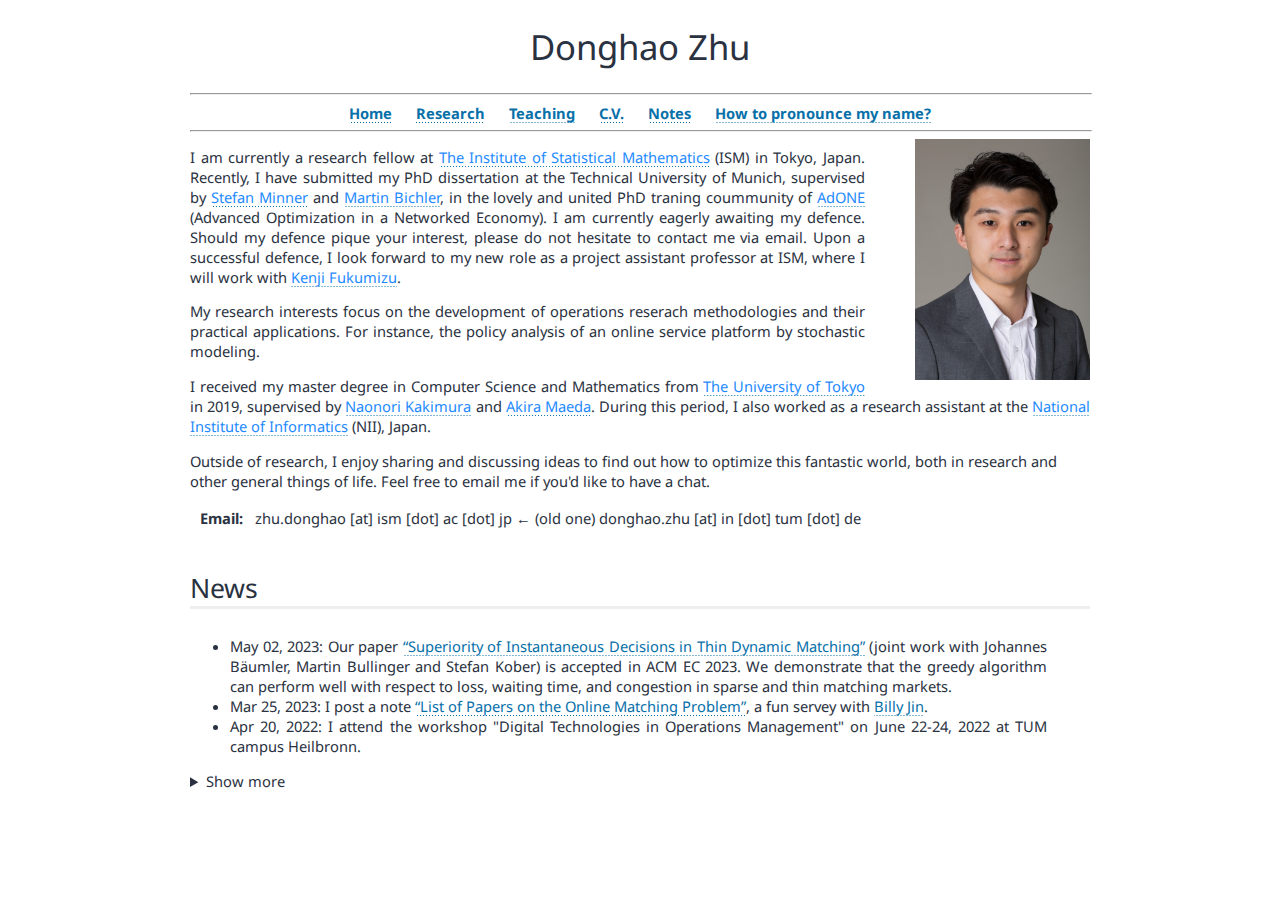
==== index.html @ a75e39e7 "update_index" ====
<!DOCTYPE html PUBLIC "-//W3C//DTD XHTML 1.0 Transitional//EN" "http://www.w3.org/TR/xhtml1/DTD/xhtml1-transitional.dtd">
<html xmlns="http://www.w3.org/1999/xhtml" xml:lang="en" lang="en">
<head>
<meta http-equiv="Content-Type" content="text/html; charset=utf-8" />
<title>Donghao Zhu</title>

<meta name="google-site-verification" content="q8DtGMRIbR6QaJVsuBq_ia7dVYog6Z1o9Lwm4-AZP-w" />
<meta name="description" content="The personal website of Donghao Zhu.">

<!-- Global site tag (gtag.js) - Google Analytics -->
<!--
<script async src="https://www.googletagmanager.com/gtag/js?id=UA-132846739-1"></script>
<script>
  window.dataLayer = window.dataLayer || [];
  function gtag(){dataLayer.push(arguments);}
  gtag('js', new Date());

  gtag('config', 'UA-132846739-1');
</script>
-->


<link href="https://fonts.googleapis.com/css?family=Noto Sans" rel="stylesheet" type="text/css" />

<style type="text/css">

body {
	background-color: #FFF;
	text-align: left;
	font-size: 11pt;

	font-family: 'Noto Sans', 'Open Sans', sans-serif;

	color: rgb(42,50,65); 
	margin: auto;
    width: 900px;
}
ol.pubs {
    font-size: 10.5pt;
}
h1, h2, h3 {
	font-weight: normal;
}
h2, h3 {
	border-bottom-style: solid;
	font-size: 20pt;
	border-color: #EEE;
	margin-top: 1.5em;
	margin-bottom: 1em;
}
h1 { font-size: 26pt; }

a {
    color: #0870a9;
    text-decoration: none;
    background-image: linear-gradient(to right, #0870a9 25%, rgba(255,255,255,0) 0%);
    background-position: bottom;
    background-size: 3px 1px;
    background-repeat: repeat-x;
}
a:hover {
    color: #71CAFF
}
a.papertitle {
    color: #70a808;
    background-image: none;
}
a.papertitle:hover {
    color: #95cb0b;
}

.newpadding {
  padding-left: 2px;
  padding-top: 3px;
  padding-bottom: 2px;
}

.bpa {
    color: #a80b08;
    font-weight: bold;
    font-size: 1.09em;
}

em {
	font-size: 12pt;
	font-style: normal;
	color: #000;
}
li a.papertitle {
	font-size: 13.5pt;
	font-weight: normal;
}
ol.pubs li ul {
	padding: 0;
}

ol.pubs li {
	adadasdadasdasd-list-style-type: decimal-leading-zero;
	margin-bottom: 1em;
	padding-left: 0.5em;
}
ol.pubs li li {
	padding-left: 0;
}

td.firstCol {
    padding-right:5px;
    font-weight: 700;
    text-align: right;
    vertical-align: top;
}
</style>
</head>

<body>
            <h1 style="text-align:center">Donghao Zhu</h1>

            <hr style="width: 100%">

            <div id="menu-bar" class="headerlinks" style="text-align:center">
            <b> <a href="index.html">Home</a> </b> 
            &nbsp;&nbsp;&nbsp;&nbsp;
            <b> <a href="research.html">Research</a> </b>
            &nbsp;&nbsp;&nbsp;&nbsp;
            <b> <a href="teaching.html">Teaching</a> </b>
            &nbsp;&nbsp;&nbsp;&nbsp;
            <b> <a href="Donghao_CV_20230502.pdf">C.V.</a> </b>
            <!-- 
            &nbsp;&nbsp;&nbsp;&nbsp;
            <b> <a href="index.html#teaching"> Post & Note</a> </b>
            -->
            &nbsp;&nbsp;&nbsp;&nbsp;
            <b> <a href="Note_list.html">Notes</a> </b>
            &nbsp;&nbsp;&nbsp;&nbsp;
            <b> <a href="name.html"> How to pronounce my name?</a> </b>
  <!--           &nbsp;&nbsp;&nbsp;&nbsp;
            <b> <a href="#other.html">Other</a> </b> -->
            </div>

            <hr style="width: 100%">

            <img style="float: right; margin-left: 50px; padding-bottom: 10px;" src="Dojun_new1.jpg" alt="photo" width="175" />

            <p align="justify" >
                I am currently a research fellow at <a href="https://www.ism.ac.jp/index_e.html"style="color: #1f8bff;">The Institute of Statistical Mathematics</a> (ISM) in Tokyo, Japan.
                Recently, I have submitted my PhD dissertation at the Technical University of Munich, supervised by <a href="https://www.ot.mgt.tum.de/log/team/minner/" style="color: #1f8bff;">Stefan Minner</a> and <a href=" https://www.professoren.tum.de/en/bichler-martin" style="color: #1f8bff;">Martin Bichler</a>, in the lovely and united PhD traning coummunity of <a href="https://www.gs.tum.de/en/adone/start/" style="color: #1f8bff;">AdONE</a>  (Advanced Optimization in a Networked Economy).
                I am currently eagerly awaiting my defence. 
                Should my defence pique your interest, please do not hesitate to contact me via email.
                Upon a successful defence, I look forward to my new role as a project assistant professor at ISM, where I will work with <a href="https://www.ism.ac.jp/~fukumizu/" style="color: #1f8bff;">Kenji Fukumizu</a>.
            </p>
 
            <p align="justify" >
                My research interests focus on the development of operations reserach methodologies and their practical applications.
                For instance, the policy analysis of an online service platform by stochastic modeling.
            </p>

            <p align="justify" >
                I received my master degree in Computer Science and Mathematics from <a href="http://gpes.c.u-tokyo.ac.jp/"style="color: #1f8bff;">The University of Tokyo</a> in 2019, supervised by <a href="http://www.math.keio.ac.jp/~kakimura/" style="color: #1f8bff;"> Naonori Kakimura</a> and <a href="https://gpes.c.u-tokyo.ac.jp/faculty-staff/management-and-policy/akira-maeda.html" style="color: #1f8bff;"> Akira Maeda</a>.
                During this period, I also worked as a research assistant at the <a href="https://www.jst.go.jp/erato/kawarabayashi/english/index.html" style="color: #1f8bff;">National Institute of Informatics</a> (NII), Japan.
            </p>

            <p>
                Outside of research, I enjoy sharing and discussing ideas to find out how to optimize this fantastic world, both in research and other general things of life.
                Feel free to email me if you'd like to have a chat. 
            </p>

            <div class="newpadding">
                &nbsp <strong>Email:</strong> &nbsp zhu.donghao [at] ism [dot] ac [dot] jp &larr; (old one) donghao.zhu [at] in [dot] tum [dot] de
            </div>

<!--
            <table>
            <tbody>
            <tr>            
            <td> <strong> &nbsp Email: &nbsp </td>
            <td> donghao.zhu at in dot tum dot de</td>
            </tr>
            <tr>
-->

            <!--
            <td class="firstCol">Address</td>
            <td>
            <a href="#" onclick="document.getElementById('address').style.display = ''; document.getElementById('address_show_link').style.display = 'none'; return false;" id="address_show_link" style="display: none;">Show</a>
            <span id="address">
            Rhodes Hall 269<br />
            Cornell University<br />
            Ithaca, NY 14850<br />
            USA
            </span>
            -->

            <script type="text/javascript">
                document.getElementById('address').style.display = 'none';
                document.getElementById('address_show_link').style.display = '';
            </script>
            </td>
            </tr>
            </tbody></table>

            <!-- <hr style="width: 100%"> -->

		<h2 style="width: 100%; text-align: left;"> News </h2>

        <ul class="list-items"; align="justify">
            <li style="width: 95%">May 02, 2023: Our paper <a href="https://arxiv.org/pdf/2206.10287.pdf">&ldquo;Superiority of Instantaneous Decisions in Thin Dynamic Matching&rdquo;</a> (joint work with Johannes Bäumler, Martin Bullinger and Stefan Kober) is accepted in ACM EC 2023. We demonstrate that the greedy algorithm can perform well with respect to loss, waiting time, and congestion in sparse and thin matching markets.</li>
            <li style="width: 95%">Mar 25, 2023: I post a note <a href="https://donghaozhu.github.io/Notes/MatchingMarket_Sum.html">&ldquo;List of Papers on the Online Matching Problem&rdquo;</a>, a fun servey with <a href="https://people.orie.cornell.edu/bzj3/">Billy Jin</a>.</li>
            <li style="width: 95%">Apr 20, 2022: I attend the workshop "Digital Technologies in Operations Management" on June 22-24, 2022 at TUM campus Heilbronn.</li>
            </ul>

            <details>
                <summary>Show more</summary>
                <ul class="list-items">
                    <p> This website is updated until 2023-5-02. </p>
                    <li style="width: 95%">Nov 14, 2021: Our paper <a href="https://arxiv.org/pdf/2110.10824.pdf">&ldquo;Dynamic Bipartite Matching Market with Arrivals and Departures&rdquo;</a> (joint work with Naonori Kakimura) is accepted in ACM WINE 2021. We investigate the optimal devision time for a two-sided marketplace platform planner.</li>
                </ul>
                </details>

		</p>

		</center>
		
</body>
</html>
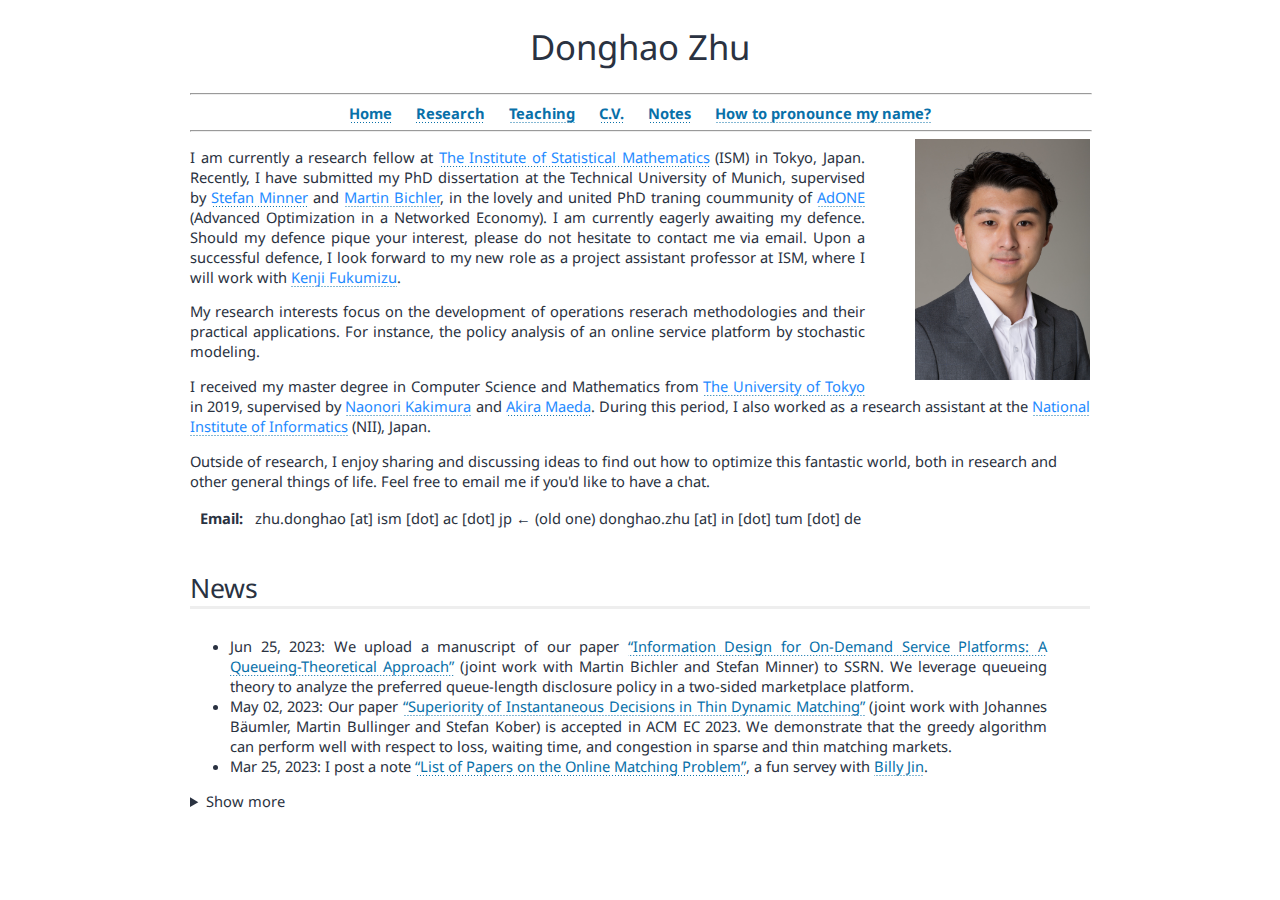
==== commit 3006684c: "Update_a_news" ====
--- a/index.html
+++ b/index.html
@@ -203,15 +203,16 @@
 		<h2 style="width: 100%; text-align: left;"> News </h2>
 
         <ul class="list-items"; align="justify">
+            <li style="width: 95%">Jun 25, 2023: We upload a manuscript of our paper <a href="https://papers.ssrn.com/sol3/papers.cfm?abstract_id=4480537">&ldquo;Information Design for On-Demand Service Platforms: A Queueing-Theoretical Approach&rdquo;</a> (joint work with Martin Bichler and Stefan Minner) to SSRN. We leverage queueing theory to analyze the preferred queue-length disclosure policy in a two-sided marketplace platform. </li>
             <li style="width: 95%">May 02, 2023: Our paper <a href="https://arxiv.org/pdf/2206.10287.pdf">&ldquo;Superiority of Instantaneous Decisions in Thin Dynamic Matching&rdquo;</a> (joint work with Johannes Bäumler, Martin Bullinger and Stefan Kober) is accepted in ACM EC 2023. We demonstrate that the greedy algorithm can perform well with respect to loss, waiting time, and congestion in sparse and thin matching markets.</li>
             <li style="width: 95%">Mar 25, 2023: I post a note <a href="https://donghaozhu.github.io/Notes/MatchingMarket_Sum.html">&ldquo;List of Papers on the Online Matching Problem&rdquo;</a>, a fun servey with <a href="https://people.orie.cornell.edu/bzj3/">Billy Jin</a>.</li>
-            <li style="width: 95%">Apr 20, 2022: I attend the workshop "Digital Technologies in Operations Management" on June 22-24, 2022 at TUM campus Heilbronn.</li>
             </ul>
 
             <details>
                 <summary>Show more</summary>
                 <ul class="list-items">
-                    <p> This website is updated until 2023-5-02. </p>
+                    <p> This website is updated until 2023-7-18. </p>
+                    <li style="width: 95%">Apr 20, 2022: I attend the workshop "Digital Technologies in Operations Management" on June 22-24, 2022 at TUM campus Heilbronn.</li>
                     <li style="width: 95%">Nov 14, 2021: Our paper <a href="https://arxiv.org/pdf/2110.10824.pdf">&ldquo;Dynamic Bipartite Matching Market with Arrivals and Departures&rdquo;</a> (joint work with Naonori Kakimura) is accepted in ACM WINE 2021. We investigate the optimal devision time for a two-sided marketplace platform planner.</li>
                 </ul>
                 </details>
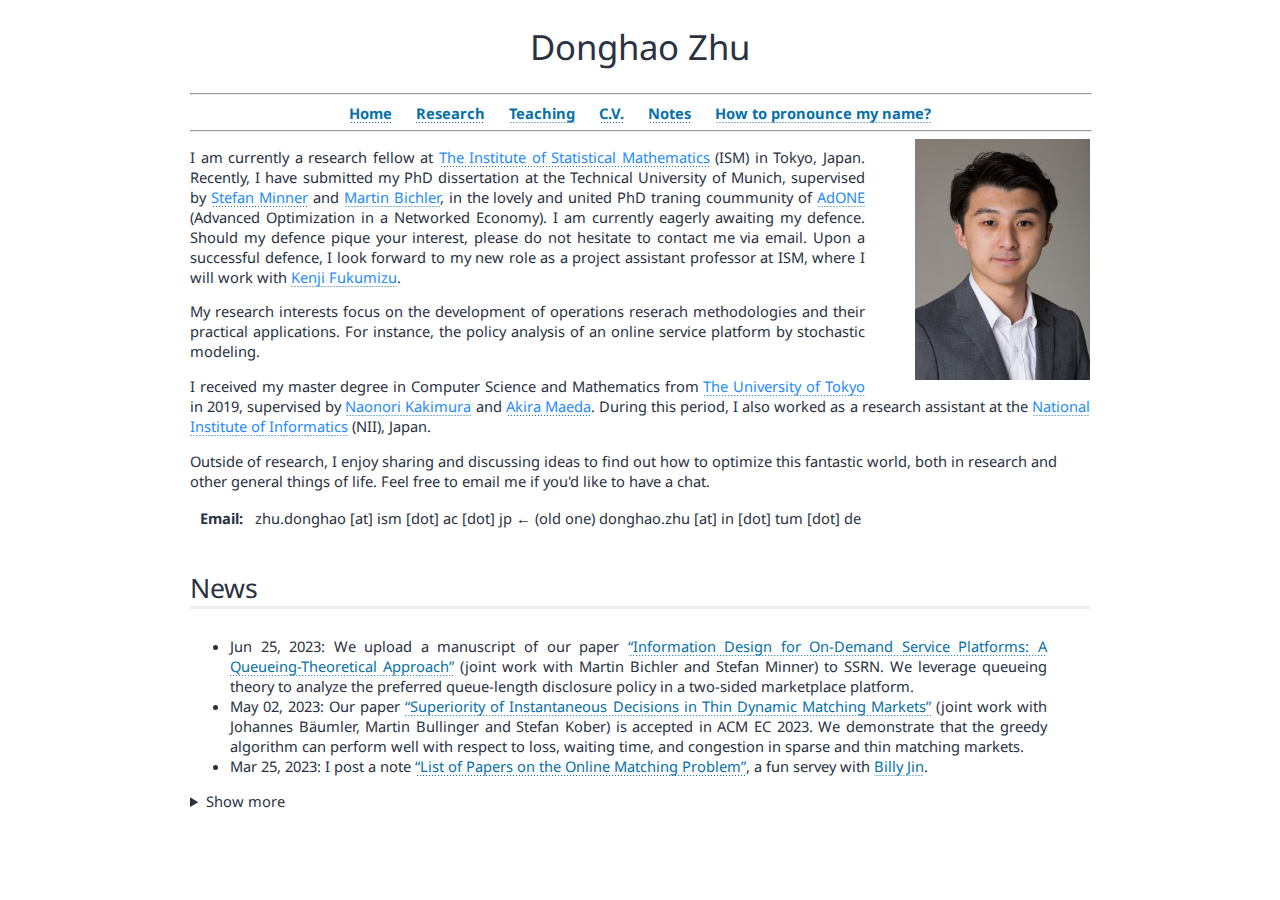
==== commit 6b6e970c: "Update" ====
--- a/index.html
+++ b/index.html
@@ -204,7 +204,7 @@
 
         <ul class="list-items"; align="justify">
             <li style="width: 95%">Jun 25, 2023: We upload a manuscript of our paper <a href="https://papers.ssrn.com/sol3/papers.cfm?abstract_id=4480537">&ldquo;Information Design for On-Demand Service Platforms: A Queueing-Theoretical Approach&rdquo;</a> (joint work with Martin Bichler and Stefan Minner) to SSRN. We leverage queueing theory to analyze the preferred queue-length disclosure policy in a two-sided marketplace platform. </li>
-            <li style="width: 95%">May 02, 2023: Our paper <a href="https://arxiv.org/pdf/2206.10287.pdf">&ldquo;Superiority of Instantaneous Decisions in Thin Dynamic Matching&rdquo;</a> (joint work with Johannes Bäumler, Martin Bullinger and Stefan Kober) is accepted in ACM EC 2023. We demonstrate that the greedy algorithm can perform well with respect to loss, waiting time, and congestion in sparse and thin matching markets.</li>
+            <li style="width: 95%">May 02, 2023: Our paper <a href="https://arxiv.org/pdf/2206.10287.pdf">&ldquo;Superiority of Instantaneous Decisions in Thin Dynamic Matching Markets&rdquo;</a> (joint work with Johannes Bäumler, Martin Bullinger and Stefan Kober) is accepted in ACM EC 2023. We demonstrate that the greedy algorithm can perform well with respect to loss, waiting time, and congestion in sparse and thin matching markets.</li>
             <li style="width: 95%">Mar 25, 2023: I post a note <a href="https://donghaozhu.github.io/Notes/MatchingMarket_Sum.html">&ldquo;List of Papers on the Online Matching Problem&rdquo;</a>, a fun servey with <a href="https://people.orie.cornell.edu/bzj3/">Billy Jin</a>.</li>
             </ul>
 
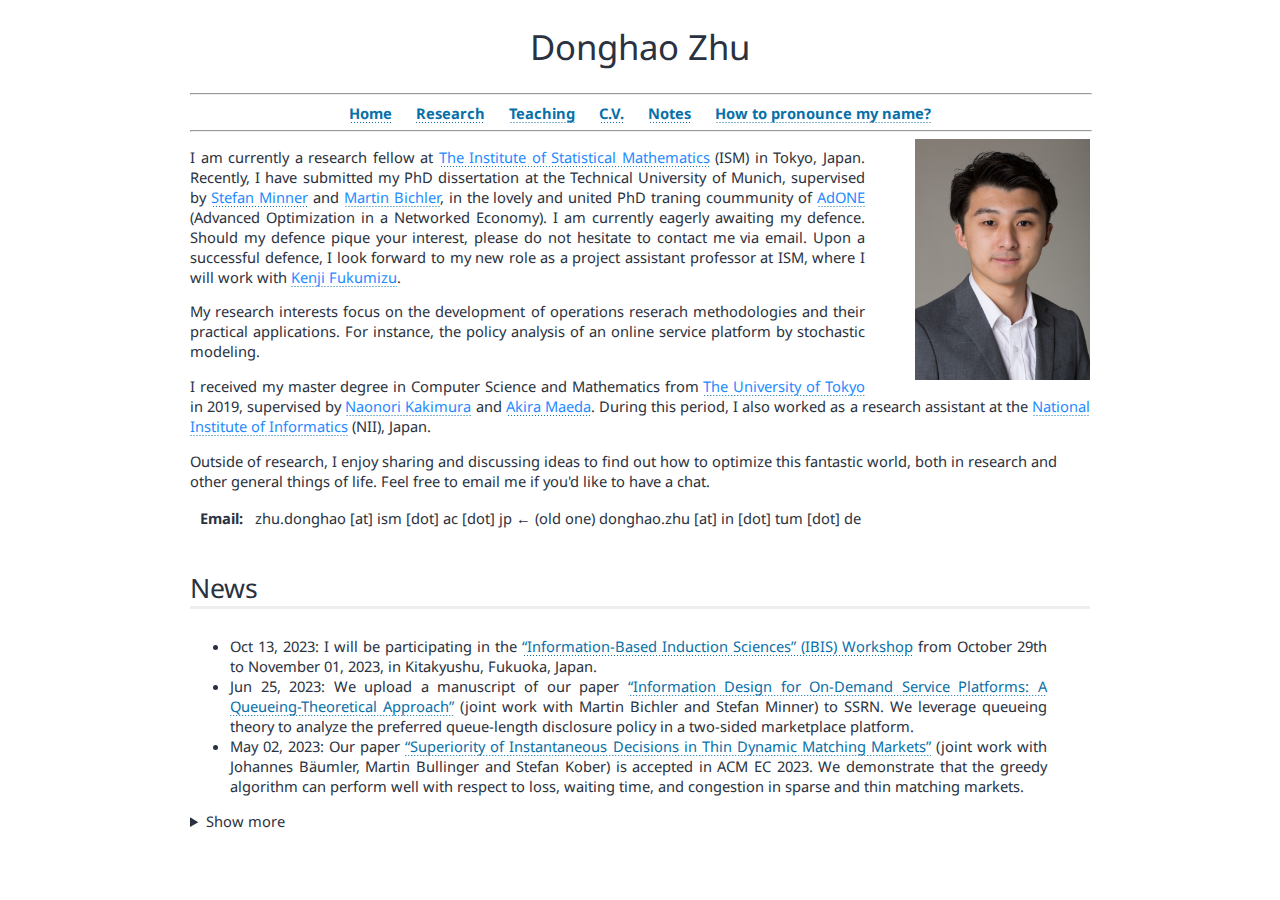
==== commit f7fd7633: "Change index a bit" ====
--- a/index.html
+++ b/index.html
@@ -124,7 +124,7 @@
             &nbsp;&nbsp;&nbsp;&nbsp;
             <b> <a href="teaching.html">Teaching</a> </b>
             &nbsp;&nbsp;&nbsp;&nbsp;
-            <b> <a href="Donghao_CV_20230502.pdf">C.V.</a> </b>
+            <b> <a href="Donghao_CV_20231012.pdf">C.V.</a> </b>
             <!-- 
             &nbsp;&nbsp;&nbsp;&nbsp;
             <b> <a href="index.html#teaching"> Post & Note</a> </b>
@@ -203,15 +203,16 @@
 		<h2 style="width: 100%; text-align: left;"> News </h2>
 
         <ul class="list-items"; align="justify">
+            <li style="width: 95%">Oct 13, 2023: I will be participating in the <a href="https://ibisml.org/ibis2023/">&ldquo;Information-Based Induction Sciences&rdquo; (IBIS) Workshop</a> from October 29th to November 01, 2023, in Kitakyushu, Fukuoka, Japan.</li>
             <li style="width: 95%">Jun 25, 2023: We upload a manuscript of our paper <a href="https://papers.ssrn.com/sol3/papers.cfm?abstract_id=4480537">&ldquo;Information Design for On-Demand Service Platforms: A Queueing-Theoretical Approach&rdquo;</a> (joint work with Martin Bichler and Stefan Minner) to SSRN. We leverage queueing theory to analyze the preferred queue-length disclosure policy in a two-sided marketplace platform. </li>
             <li style="width: 95%">May 02, 2023: Our paper <a href="https://arxiv.org/pdf/2206.10287.pdf">&ldquo;Superiority of Instantaneous Decisions in Thin Dynamic Matching Markets&rdquo;</a> (joint work with Johannes Bäumler, Martin Bullinger and Stefan Kober) is accepted in ACM EC 2023. We demonstrate that the greedy algorithm can perform well with respect to loss, waiting time, and congestion in sparse and thin matching markets.</li>
-            <li style="width: 95%">Mar 25, 2023: I post a note <a href="https://donghaozhu.github.io/Notes/MatchingMarket_Sum.html">&ldquo;List of Papers on the Online Matching Problem&rdquo;</a>, a fun servey with <a href="https://people.orie.cornell.edu/bzj3/">Billy Jin</a>.</li>
             </ul>
 
             <details>
                 <summary>Show more</summary>
                 <ul class="list-items">
-                    <p> This website is updated until 2023-7-18. </p>
+                    <p> This website is updated until 2023-10-13. </p>
+                    <li style="width: 95%">Mar 25, 2023: I post a note <a href="https://donghaozhu.github.io/Notes/MatchingMarket_Sum.html">&ldquo;List of Papers on the Online Matching Problem&rdquo;</a>, a fun servey with <a href="https://people.orie.cornell.edu/bzj3/">Billy Jin</a>.</li>
                     <li style="width: 95%">Apr 20, 2022: I attend the workshop "Digital Technologies in Operations Management" on June 22-24, 2022 at TUM campus Heilbronn.</li>
                     <li style="width: 95%">Nov 14, 2021: Our paper <a href="https://arxiv.org/pdf/2110.10824.pdf">&ldquo;Dynamic Bipartite Matching Market with Arrivals and Departures&rdquo;</a> (joint work with Naonori Kakimura) is accepted in ACM WINE 2021. We investigate the optimal devision time for a two-sided marketplace platform planner.</li>
                 </ul>
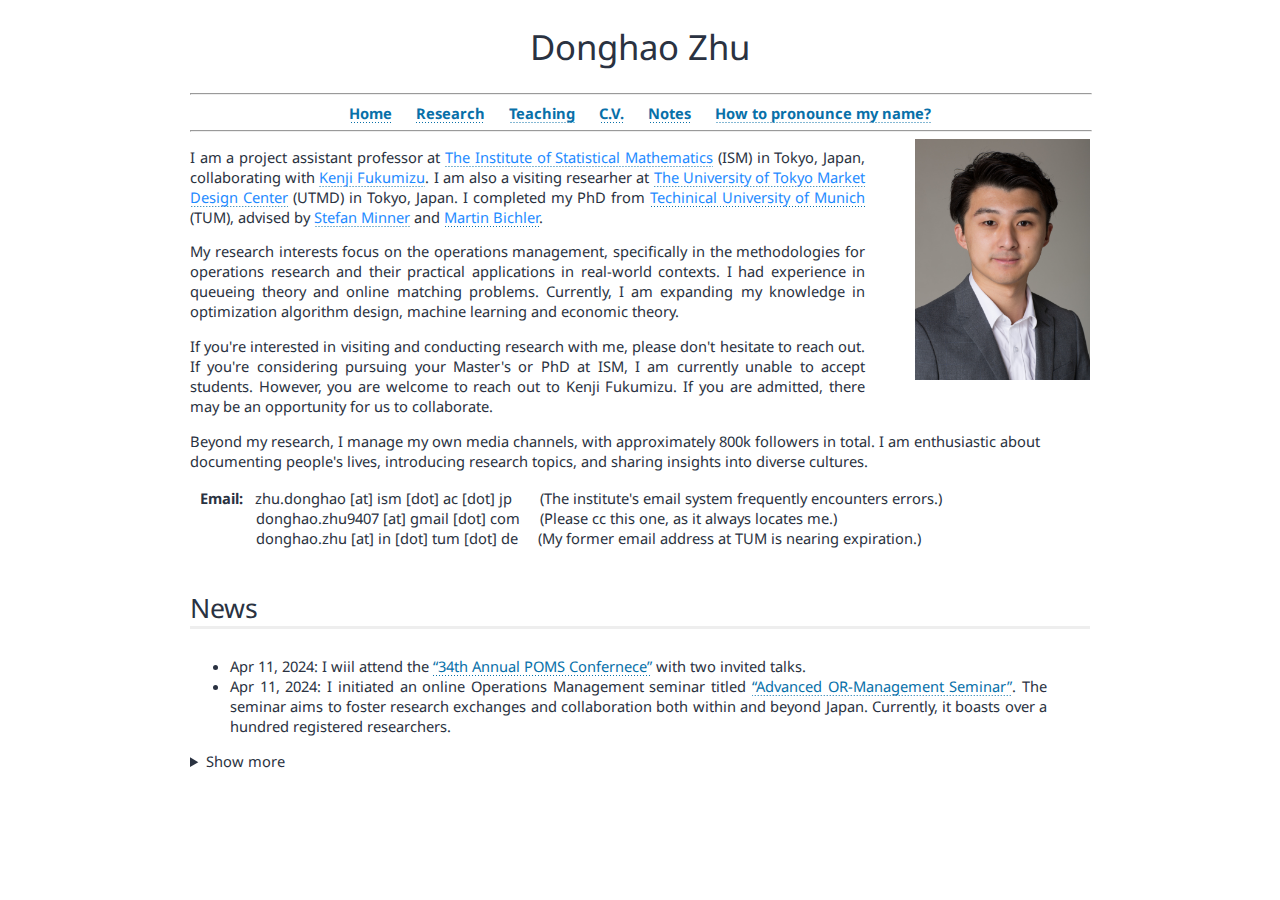
==== commit c2befece: "Update 4_11" ====
--- a/index.html
+++ b/index.html
@@ -142,30 +142,38 @@
             <img style="float: right; margin-left: 50px; padding-bottom: 10px;" src="Dojun_new1.jpg" alt="photo" width="175" />
 
             <p align="justify" >
-                I am currently a research fellow at <a href="https://www.ism.ac.jp/index_e.html"style="color: #1f8bff;">The Institute of Statistical Mathematics</a> (ISM) in Tokyo, Japan.
-                Recently, I have submitted my PhD dissertation at the Technical University of Munich, supervised by <a href="https://www.ot.mgt.tum.de/log/team/minner/" style="color: #1f8bff;">Stefan Minner</a> and <a href=" https://www.professoren.tum.de/en/bichler-martin" style="color: #1f8bff;">Martin Bichler</a>, in the lovely and united PhD traning coummunity of <a href="https://www.gs.tum.de/en/adone/start/" style="color: #1f8bff;">AdONE</a>  (Advanced Optimization in a Networked Economy).
-                I am currently eagerly awaiting my defence. 
-                Should my defence pique your interest, please do not hesitate to contact me via email.
-                Upon a successful defence, I look forward to my new role as a project assistant professor at ISM, where I will work with <a href="https://www.ism.ac.jp/~fukumizu/" style="color: #1f8bff;">Kenji Fukumizu</a>.
+                I am a project assistant professor at <a href="https://www.ism.ac.jp/index_e.html"style="color: #1f8bff;">The Institute of Statistical Mathematics</a> (ISM) in Tokyo, Japan, collaborating with <a href="https://www.ism.ac.jp/~fukumizu/" style="color: #1f8bff;">Kenji Fukumizu</a>. 
+                I am also a visiting researher at <a href="https://www.mdc.e.u-tokyo.ac.jp/en/"style="color: #1f8bff;">The University of Tokyo Market Design Center</a> (UTMD) in Tokyo, Japan. 
+                I completed my PhD from <a href="https://www.tum.de/en/"style="color: #1f8bff;">Techinical University of Munich</a> (TUM), advised by <a href="https://www.ot.mgt.tum.de/log/team/minner/" style="color: #1f8bff;">Stefan Minner</a> and <a href=" https://www.professoren.tum.de/en/bichler-martin" style="color: #1f8bff;">Martin Bichler</a>.
             </p>
  
             <p align="justify" >
-                My research interests focus on the development of operations reserach methodologies and their practical applications.
-                For instance, the policy analysis of an online service platform by stochastic modeling.
-            </p>
-
-            <p align="justify" >
+                My research interests focus on the operations management, specifically in the methodologies for operations research and their practical applications in real-world contexts.
+                I had experience in queueing theory and online matching problems. 
+                Currently, I am expanding my knowledge in optimization algorithm design, machine learning and economic theory.
+            </p>
+
+ <!--           <p align="justify" >
                 I received my master degree in Computer Science and Mathematics from <a href="http://gpes.c.u-tokyo.ac.jp/"style="color: #1f8bff;">The University of Tokyo</a> in 2019, supervised by <a href="http://www.math.keio.ac.jp/~kakimura/" style="color: #1f8bff;"> Naonori Kakimura</a> and <a href="https://gpes.c.u-tokyo.ac.jp/faculty-staff/management-and-policy/akira-maeda.html" style="color: #1f8bff;"> Akira Maeda</a>.
                 During this period, I also worked as a research assistant at the <a href="https://www.jst.go.jp/erato/kawarabayashi/english/index.html" style="color: #1f8bff;">National Institute of Informatics</a> (NII), Japan.
             </p>
+-->
+
+            <p align="justify" >
+                If you're interested in visiting and conducting research with me, please don't hesitate to reach out.
+                If you're considering pursuing your Master's or PhD at ISM, I am currently unable to accept students. However, you are welcome to reach out to Kenji Fukumizu.
+                If you are admitted, there may be an opportunity for us to collaborate.
+            </p>
 
             <p>
-                Outside of research, I enjoy sharing and discussing ideas to find out how to optimize this fantastic world, both in research and other general things of life.
-                Feel free to email me if you'd like to have a chat. 
+                Beyond my research, I manage my own media channels, with approximately 800k followers in total. 
+                I am enthusiastic about documenting people's lives, introducing research topics, and sharing insights into diverse cultures.
             </p>
 
             <div class="newpadding">
-                &nbsp <strong>Email:</strong> &nbsp zhu.donghao [at] ism [dot] ac [dot] jp &larr; (old one) donghao.zhu [at] in [dot] tum [dot] de
+                &nbsp <strong>Email:</strong> &nbsp zhu.donghao [at] ism [dot] ac [dot] jp &nbsp &nbsp &nbsp (The institute's email system frequently encounters errors.) <br>
+                &nbsp &nbsp &nbsp &nbsp &nbsp &nbsp &nbsp &nbsp donghao.zhu9407 [at] gmail [dot] com &nbsp &nbsp (Please cc this one, as it always locates me.) <br>
+                &nbsp &nbsp &nbsp &nbsp &nbsp &nbsp &nbsp &nbsp donghao.zhu [at] in [dot] tum [dot] de &nbsp &nbsp (My former email address at TUM is nearing expiration.)
             </div>
 
 <!--
@@ -203,15 +211,17 @@
 		<h2 style="width: 100%; text-align: left;"> News </h2>
 
         <ul class="list-items"; align="justify">
-            <li style="width: 95%">Oct 13, 2023: I will be participating in the <a href="https://ibisml.org/ibis2023/">&ldquo;Information-Based Induction Sciences&rdquo; (IBIS) Workshop</a> from October 29th to November 01, 2023, in Kitakyushu, Fukuoka, Japan.</li>
-            <li style="width: 95%">Jun 25, 2023: We upload a manuscript of our paper <a href="https://papers.ssrn.com/sol3/papers.cfm?abstract_id=4480537">&ldquo;Information Design for On-Demand Service Platforms: A Queueing-Theoretical Approach&rdquo;</a> (joint work with Martin Bichler and Stefan Minner) to SSRN. We leverage queueing theory to analyze the preferred queue-length disclosure policy in a two-sided marketplace platform. </li>
-            <li style="width: 95%">May 02, 2023: Our paper <a href="https://arxiv.org/pdf/2206.10287.pdf">&ldquo;Superiority of Instantaneous Decisions in Thin Dynamic Matching Markets&rdquo;</a> (joint work with Johannes Bäumler, Martin Bullinger and Stefan Kober) is accepted in ACM EC 2023. We demonstrate that the greedy algorithm can perform well with respect to loss, waiting time, and congestion in sparse and thin matching markets.</li>
-            </ul>
+            <li style="width: 95%">Apr 11, 2024: I wiil attend the <a href="https://pomsmeetings.org/conf-2024/">&ldquo;34th Annual POMS Confernece&rdquo;</a> with two invited talks.</li>
+            <li style="width: 95%">Apr 11, 2024: I initiated an online Operations Management seminar titled <a href="https://seminarorom.github.io/">&ldquo;Advanced OR-Management Seminar&rdquo;</a>. The seminar aims to foster research exchanges and collaboration both within and beyond Japan. Currently, it boasts over a hundred registered researchers.</li>
+        </ul>
 
             <details>
                 <summary>Show more</summary>
                 <ul class="list-items">
-                    <p> This website is updated until 2023-10-13. </p>
+                    <p> This website is updated until 2024-4-11. </p>
+                    <li style="width: 95%">Oct 13, 2023: I will be participating in the <a href="https://ibisml.org/ibis2023/">&ldquo;Information-Based Induction Sciences&rdquo; (IBIS) Workshop</a> from October 29th to November 01, 2023, in Kitakyushu, Fukuoka, Japan.</li>
+                    <li style="width: 95%">Jun 25, 2023: We upload a manuscript of our paper <a href="https://papers.ssrn.com/sol3/papers.cfm?abstract_id=4480537">&ldquo;Information Design for On-Demand Service Platforms: A Queueing-Theoretical Approach&rdquo;</a> (joint work with Martin Bichler and Stefan Minner) to SSRN. We leverage queueing theory to analyze the preferred queue-length disclosure policy in a two-sided marketplace platform. </li>
+                    <li style="width: 95%">May 02, 2023: Our paper <a href="https://arxiv.org/pdf/2206.10287.pdf">&ldquo;Superiority of Instantaneous Decisions in Thin Dynamic Matching Markets&rdquo;</a> (joint work with Johannes Bäumler, Martin Bullinger and Stefan Kober) is accepted in ACM EC 2023. We demonstrate that the greedy algorithm can perform well with respect to loss, waiting time, and congestion in sparse and thin matching markets.</li>
                     <li style="width: 95%">Mar 25, 2023: I post a note <a href="https://donghaozhu.github.io/Notes/MatchingMarket_Sum.html">&ldquo;List of Papers on the Online Matching Problem&rdquo;</a>, a fun servey with <a href="https://people.orie.cornell.edu/bzj3/">Billy Jin</a>.</li>
                     <li style="width: 95%">Apr 20, 2022: I attend the workshop "Digital Technologies in Operations Management" on June 22-24, 2022 at TUM campus Heilbronn.</li>
                     <li style="width: 95%">Nov 14, 2021: Our paper <a href="https://arxiv.org/pdf/2110.10824.pdf">&ldquo;Dynamic Bipartite Matching Market with Arrivals and Departures&rdquo;</a> (joint work with Naonori Kakimura) is accepted in ACM WINE 2021. We investigate the optimal devision time for a two-sided marketplace platform planner.</li>
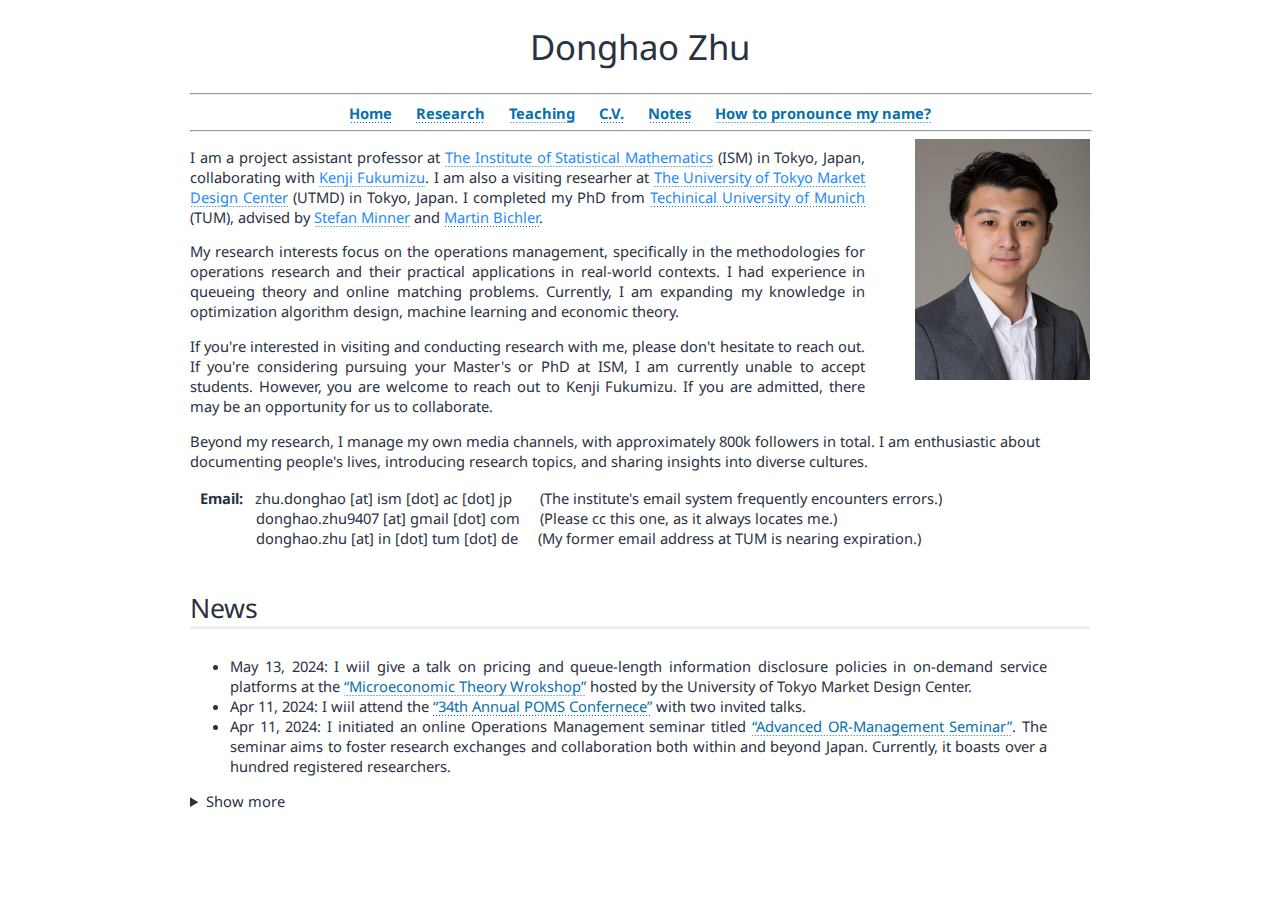
==== commit 7936a89c: "add a news" ====
--- a/index.html
+++ b/index.html
@@ -211,6 +211,7 @@
 		<h2 style="width: 100%; text-align: left;"> News </h2>
 
         <ul class="list-items"; align="justify">
+            <li style="width: 95%">May 13, 2024: I wiil give a talk on pricing and queue-length information disclosure policies in on-demand service platforms at the <a href="https://www.cirje.e.u-tokyo.ac.jp/research/workshops/micro/micro.html">&ldquo;Microeconomic Theory Wrokshop&rdquo;</a> hosted by the University of Tokyo Market Design Center. 
             <li style="width: 95%">Apr 11, 2024: I wiil attend the <a href="https://pomsmeetings.org/conf-2024/">&ldquo;34th Annual POMS Confernece&rdquo;</a> with two invited talks.</li>
             <li style="width: 95%">Apr 11, 2024: I initiated an online Operations Management seminar titled <a href="https://seminarorom.github.io/">&ldquo;Advanced OR-Management Seminar&rdquo;</a>. The seminar aims to foster research exchanges and collaboration both within and beyond Japan. Currently, it boasts over a hundred registered researchers.</li>
         </ul>
@@ -218,7 +219,7 @@
             <details>
                 <summary>Show more</summary>
                 <ul class="list-items">
-                    <p> This website is updated until 2024-4-11. </p>
+                    <p> This website is updated until 2024-5-13. </p>
                     <li style="width: 95%">Oct 13, 2023: I will be participating in the <a href="https://ibisml.org/ibis2023/">&ldquo;Information-Based Induction Sciences&rdquo; (IBIS) Workshop</a> from October 29th to November 01, 2023, in Kitakyushu, Fukuoka, Japan.</li>
                     <li style="width: 95%">Jun 25, 2023: We upload a manuscript of our paper <a href="https://papers.ssrn.com/sol3/papers.cfm?abstract_id=4480537">&ldquo;Information Design for On-Demand Service Platforms: A Queueing-Theoretical Approach&rdquo;</a> (joint work with Martin Bichler and Stefan Minner) to SSRN. We leverage queueing theory to analyze the preferred queue-length disclosure policy in a two-sided marketplace platform. </li>
                     <li style="width: 95%">May 02, 2023: Our paper <a href="https://arxiv.org/pdf/2206.10287.pdf">&ldquo;Superiority of Instantaneous Decisions in Thin Dynamic Matching Markets&rdquo;</a> (joint work with Johannes Bäumler, Martin Bullinger and Stefan Kober) is accepted in ACM EC 2023. We demonstrate that the greedy algorithm can perform well with respect to loss, waiting time, and congestion in sparse and thin matching markets.</li>
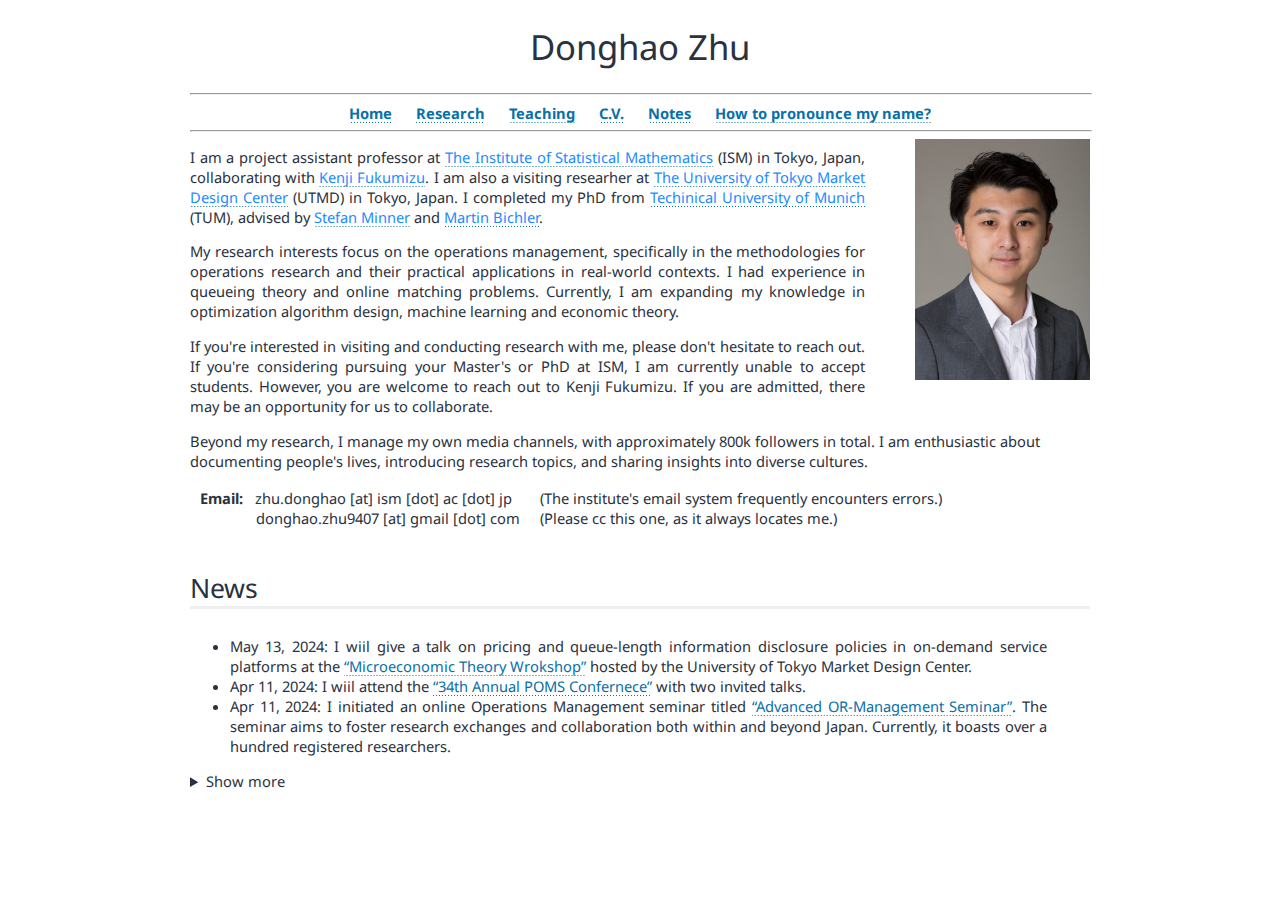
==== commit 000c5e89: "delete one email" ====
--- a/index.html
+++ b/index.html
@@ -173,7 +173,7 @@
             <div class="newpadding">
                 &nbsp <strong>Email:</strong> &nbsp zhu.donghao [at] ism [dot] ac [dot] jp &nbsp &nbsp &nbsp (The institute's email system frequently encounters errors.) <br>
                 &nbsp &nbsp &nbsp &nbsp &nbsp &nbsp &nbsp &nbsp donghao.zhu9407 [at] gmail [dot] com &nbsp &nbsp (Please cc this one, as it always locates me.) <br>
-                &nbsp &nbsp &nbsp &nbsp &nbsp &nbsp &nbsp &nbsp donghao.zhu [at] in [dot] tum [dot] de &nbsp &nbsp (My former email address at TUM is nearing expiration.)
+                <!-- &nbsp &nbsp &nbsp &nbsp &nbsp &nbsp &nbsp &nbsp donghao.zhu [at] in [dot] tum [dot] de &nbsp &nbsp (My former email address at TUM is nearing expiration.) -->
             </div>
 
 <!--
